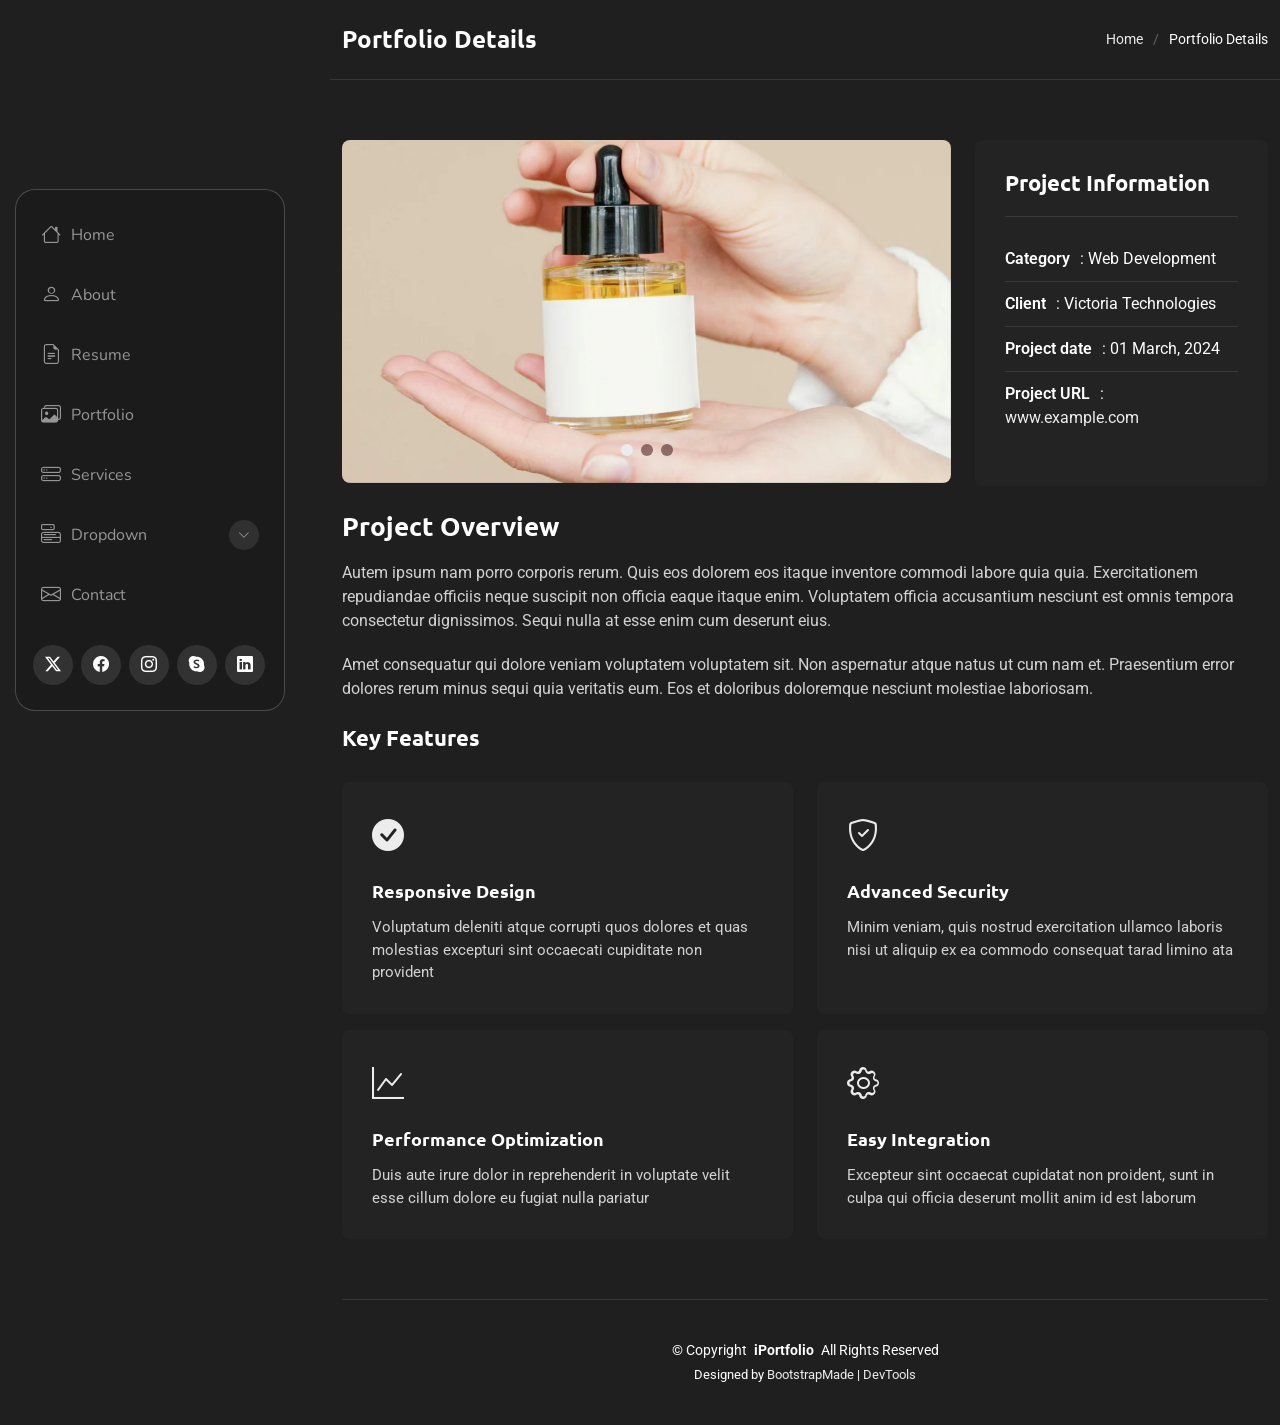
==== portfolio-details.html @ 8d5c427a "initial commit" ====
<!DOCTYPE html>
<html lang="en">

<head>
  <meta charset="utf-8">
  <meta content="width=device-width, initial-scale=1.0" name="viewport">
  <title>Portfolio Details - SnapFolio Bootstrap Template</title>
  <meta name="description" content="">
  <meta name="keywords" content="">

  <!-- Favicons -->
  <link href="assets/img/favicon.png" rel="icon">
  <link href="assets/img/apple-touch-icon.png" rel="apple-touch-icon">

  <!-- Fonts -->
  <link href="https://fonts.googleapis.com" rel="preconnect">
  <link href="https://fonts.gstatic.com" rel="preconnect" crossorigin>
  <link href="https://fonts.googleapis.com/css2?family=Roboto:ital,wght@0,100;0,300;0,400;0,500;0,700;0,900;1,100;1,300;1,400;1,500;1,700;1,900&family=Ubuntu:ital,wght@0,300;0,400;0,500;0,700;1,300;1,400;1,500;1,700&family=Nunito:ital,wght@0,200;0,300;0,400;0,500;0,600;0,700;0,800;0,900;1,200;1,300;1,400;1,500;1,600;1,700;1,800;1,900&display=swap" rel="stylesheet">

  <!-- Vendor CSS Files -->
  <link href="assets/vendor/bootstrap/css/bootstrap.min.css" rel="stylesheet">
  <link href="assets/vendor/bootstrap-icons/bootstrap-icons.css" rel="stylesheet">
  <link href="assets/vendor/aos/aos.css" rel="stylesheet">
  <link href="assets/vendor/glightbox/css/glightbox.min.css" rel="stylesheet">
  <link href="assets/vendor/swiper/swiper-bundle.min.css" rel="stylesheet">

  <!-- Main CSS File -->
  <link href="assets/css/main.css" rel="stylesheet">

  <!-- =======================================================
  * Template Name: SnapFolio
  * Template URL: https://bootstrapmade.com/snapfolio-bootstrap-portfolio-template/
  * Updated: Jul 21 2025 with Bootstrap v5.3.7
  * Author: BootstrapMade.com
  * License: https://bootstrapmade.com/license/
  ======================================================== -->
</head>

<body class="portfolio-details-page">

  <header id="header" class="header dark-background d-flex flex-column justify-content-center">
    <i class="header-toggle d-xl-none bi bi-list"></i>

    <div class="header-container d-flex flex-column align-items-start">
      <nav id="navmenu" class="navmenu">
        <ul>
          <li><a href="#hero"><i class="bi bi-house navicon"></i>Home</a></li>
          <li><a href="#about"><i class="bi bi-person navicon"></i> About</a></li>
          <li><a href="#resume"><i class="bi bi-file-earmark-text navicon"></i> Resume</a></li>
          <li><a href="#portfolio"><i class="bi bi-images navicon"></i> Portfolio</a></li>
          <li><a href="#services"><i class="bi bi-hdd-stack navicon"></i> Services</a></li>
          <li class="dropdown"><a href="#"><i class="bi bi-menu-button navicon"></i> <span>Dropdown</span> <i class="bi bi-chevron-down toggle-dropdown"></i></a>
            <ul>
              <li><a href="#">Dropdown 1</a></li>
              <li class="dropdown"><a href="#"><span>Deep Dropdown</span> <i class="bi bi-chevron-down toggle-dropdown"></i></a>
                <ul>
                  <li><a href="#">Deep Dropdown 1</a></li>
                  <li><a href="#">Deep Dropdown 2</a></li>
                  <li><a href="#">Deep Dropdown 3</a></li>
                  <li><a href="#">Deep Dropdown 4</a></li>
                  <li><a href="#">Deep Dropdown 5</a></li>
                </ul>
              </li>
              <li><a href="#">Dropdown 2</a></li>
              <li><a href="#">Dropdown 3</a></li>
              <li><a href="#">Dropdown 4</a></li>
            </ul>
          </li>
          <li><a href="#contact"><i class="bi bi-envelope navicon"></i> Contact</a></li>
        </ul>
      </nav>

      <div class="social-links text-center">
        <a href="#" class="twitter"><i class="bi bi-twitter-x"></i></a>
        <a href="#" class="facebook"><i class="bi bi-facebook"></i></a>
        <a href="#" class="instagram"><i class="bi bi-instagram"></i></a>
        <a href="#" class="google-plus"><i class="bi bi-skype"></i></a>
        <a href="#" class="linkedin"><i class="bi bi-linkedin"></i></a>
      </div>

    </div>

  </header>

  <main class="main">

    <!-- Page Title -->
    <div class="page-title dark-background">
      <div class="container d-lg-flex justify-content-between align-items-center">
        <h1 class="mb-2 mb-lg-0">Portfolio Details</h1>
        <nav class="breadcrumbs">
          <ol>
            <li><a href="index.html">Home</a></li>
            <li class="current">Portfolio Details</li>
          </ol>
        </nav>
      </div>
    </div><!-- End Page Title -->

    <!-- Portfolio Details Section -->
    <section id="portfolio-details" class="portfolio-details section">

      <div class="container" data-aos="fade-up" data-aos-delay="100">

        <div class="row gy-4">

          <div class="col-lg-8">
            <div class="portfolio-details-slider swiper init-swiper">

              <script type="application/json" class="swiper-config">
                {
                  "loop": true,
                  "speed": 600,
                  "autoplay": {
                    "delay": 5000
                  },
                  "slidesPerView": "auto",
                  "pagination": {
                    "el": ".swiper-pagination",
                    "type": "bullets",
                    "clickable": true
                  }
                }
              </script>

              <div class="swiper-wrapper align-items-center">

                <div class="swiper-slide">
                  <img src="assets/img/portfolio/portfolio-1.webp" alt="Portfolio Image" class="img-fluid" loading="lazy">
                </div>

                <div class="swiper-slide">
                  <img src="assets/img/portfolio/portfolio-10.webp" alt="Portfolio Image" class="img-fluid" loading="lazy">
                </div>

                <div class="swiper-slide">
                  <img src="assets/img/portfolio/portfolio-7.webp" alt="Portfolio Image" class="img-fluid" loading="lazy">
                </div>

              </div>
              <div class="swiper-pagination"></div>
            </div>
          </div>

          <div class="col-lg-4">
            <div class="portfolio-info" data-aos="fade-left" data-aos-delay="200">
              <h3>Project Information</h3>
              <ul>
                <li><strong>Category</strong>: Web Development</li>
                <li><strong>Client</strong>: Victoria Technologies</li>
                <li><strong>Project date</strong>: 01 March, 2024</li>
                <li><strong>Project URL</strong>: <a href="#" target="_blank">www.example.com</a></li>
              </ul>
            </div>
          </div>

          <div class="col-lg-12">
            <div class="portfolio-description" data-aos="fade-up" data-aos-delay="300">
              <h2>Project Overview</h2>
              <p>
                Autem ipsum nam porro corporis rerum. Quis eos dolorem eos itaque inventore commodi labore quia quia. Exercitationem repudiandae officiis neque suscipit non officia eaque itaque enim. Voluptatem officia accusantium nesciunt est omnis tempora consectetur dignissimos. Sequi nulla at esse enim cum deserunt eius.
              </p>
              <p>
                Amet consequatur qui dolore veniam voluptatem voluptatem sit. Non aspernatur atque natus ut cum nam et. Praesentium error dolores rerum minus sequi quia veritatis eum. Eos et doloribus doloremque nesciunt molestiae laboriosam.
              </p>

              <div class="features mt-4">
                <h3>Key Features</h3>
                <div class="row gy-3">
                  <div class="col-md-6">
                    <div class="feature-item" data-aos="fade-up" data-aos-delay="400">
                      <i class="bi bi-check-circle-fill"></i>
                      <h4>Responsive Design</h4>
                      <p>Voluptatum deleniti atque corrupti quos dolores et quas molestias excepturi sint occaecati cupiditate non provident</p>
                    </div>
                  </div>

                  <div class="col-md-6">
                    <div class="feature-item" data-aos="fade-up" data-aos-delay="500">
                      <i class="bi bi-shield-check"></i>
                      <h4>Advanced Security</h4>
                      <p>Minim veniam, quis nostrud exercitation ullamco laboris nisi ut aliquip ex ea commodo consequat tarad limino ata</p>
                    </div>
                  </div>

                  <div class="col-md-6">
                    <div class="feature-item" data-aos="fade-up" data-aos-delay="600">
                      <i class="bi bi-graph-up"></i>
                      <h4>Performance Optimization</h4>
                      <p>Duis aute irure dolor in reprehenderit in voluptate velit esse cillum dolore eu fugiat nulla pariatur</p>
                    </div>
                  </div>

                  <div class="col-md-6">
                    <div class="feature-item" data-aos="fade-up" data-aos-delay="700">
                      <i class="bi bi-gear"></i>
                      <h4>Easy Integration</h4>
                      <p>Excepteur sint occaecat cupidatat non proident, sunt in culpa qui officia deserunt mollit anim id est laborum</p>
                    </div>
                  </div>
                </div>
              </div>
            </div>
          </div>

        </div>

      </div>

    </section><!-- /Portfolio Details Section -->

  </main>

  <footer id="footer" class="footer position-relative">

    <div class="container">
      <div class="copyright text-center ">
        <p>© <span>Copyright</span> <strong class="px-1 sitename">iPortfolio</strong> <span>All Rights Reserved</span></p>
      </div>
      <div class="credits">
        <!-- All the links in the footer should remain intact. -->
        <!-- You can delete the links only if you've purchased the pro version. -->
        <!-- Licensing information: https://bootstrapmade.com/license/ -->
        <!-- Purchase the pro version with working PHP/AJAX contact form: [buy-url] -->
        Designed by <a href="https://bootstrapmade.com/">BootstrapMade</a> | <a href="https://bootstrapmade.com/tools/">DevTools</a>
      </div>
    </div>

  </footer>

  <!-- Scroll Top -->
  <a href="#" id="scroll-top" class="scroll-top d-flex align-items-center justify-content-center"><i class="bi bi-arrow-up-short"></i></a>

  <!-- Preloader -->
  <div id="preloader"></div>

  <!-- Vendor JS Files -->
  <script src="assets/vendor/bootstrap/js/bootstrap.bundle.min.js"></script>
  <script src="assets/vendor/php-email-form/validate.js"></script>
  <script src="assets/vendor/aos/aos.js"></script>
  <script src="assets/vendor/typed.js/typed.umd.js"></script>
  <script src="assets/vendor/purecounter/purecounter_vanilla.js"></script>
  <script src="assets/vendor/waypoints/noframework.waypoints.js"></script>
  <script src="assets/vendor/isotope-layout/isotope.pkgd.min.js"></script>
  <script src="assets/vendor/imagesloaded/imagesloaded.pkgd.min.js"></script>
  <script src="assets/vendor/glightbox/js/glightbox.min.js"></script>
  <script src="assets/vendor/swiper/swiper-bundle.min.js"></script>

  <!-- Main JS File -->
  <script src="assets/js/main.js"></script>

</body>

</html>
---- assets/css/main.css ----
/**
* Template Name: SnapFolio
* Template URL: https://bootstrapmade.com/snapfolio-bootstrap-portfolio-template/
* Updated: Jul 21 2025 with Bootstrap v5.3.7
* Author: BootstrapMade.com
* License: https://bootstrapmade.com/license/
*/

/*--------------------------------------------------------------
# Font & Color Variables
# Help: https://bootstrapmade.com/color-system/
--------------------------------------------------------------*/
/* Fonts */
:root {
  --default-font: "Roboto",  system-ui, -apple-system, "Segoe UI", Roboto, "Helvetica Neue", Arial, "Noto Sans", "Liberation Sans", sans-serif, "Apple Color Emoji", "Segoe UI Emoji", "Segoe UI Symbol", "Noto Color Emoji";
  --heading-font: "Ubuntu",  sans-serif;
  --nav-font: "Nunito",  sans-serif;
}

/* Global Colors - The following color variables are used throughout the website. Updating them here will change the color scheme of the entire website */
:root { 
  --background-color: #1f1f1f; /* Background color for the entire website, including individual sections */
  --default-color: #ffffff; /* Default color used for the majority of the text content across the entire website */
  --heading-color: #ffffff; /* Color for headings, subheadings and title throughout the website */
  --accent-color: #ececec; /* Accent color that represents your brand on the website. It's used for buttons, links, and other elements that need to stand out */
  --surface-color: #232323; /* The surface color is used as a background of boxed elements within sections, such as cards, icon boxes, or other elements that require a visual separation from the global background. */
  --contrast-color: #310606; /* Contrast color for text, ensuring readability against backgrounds of accent, heading, or default colors. */
}

/* Nav Menu Colors - The following color variables are used specifically for the navigation menu. They are separate from the global colors to allow for more customization options */
:root {
  --nav-color: rgba(236, 236, 236, 0.59);  /* The default color of the main navmenu links */
  --nav-hover-color: #ffffff; /* Applied to main navmenu links when they are hovered over or active */
  --nav-mobile-background-color: #393939; /* Used as the background color for mobile navigation menu */
  --nav-dropdown-background-color: #393939; /* Used as the background color for dropdown items that appear when hovering over primary navigation items */
  --nav-dropdown-color: #ffffff; /* Used for navigation links of the dropdown items in the navigation menu. */
  --nav-dropdown-hover-color: #ececec; /* Similar to --nav-hover-color, this color is applied to dropdown navigation links when they are hovered over. */
}

/* Color Presets - These classes override global colors when applied to any section or element, providing reuse of the sam color scheme. */

.light-background {
  --background-color: #2c2c2c;
  --surface-color: #323232;
}

.dark-background {
  --background-color: #040b14;
  --default-color: #ffffff;
  --heading-color: #ffffff;
  --surface-color: #151f2b;
  --contrast-color: #ffffff;
}

/* Smooth scroll */
:root {
  scroll-behavior: smooth;
}

/*--------------------------------------------------------------
# General Styling & Shared Classes
--------------------------------------------------------------*/
body {
  color: var(--default-color);
  background-color: var(--background-color);
  font-family: var(--default-font);
}

a {
  color: var(--accent-color);
  text-decoration: none;
  transition: 0.3s;
}

a:hover {
  color: color-mix(in srgb, var(--accent-color), transparent 25%);
  text-decoration: none;
}

h1,
h2,
h3,
h4,
h5,
h6 {
  color: var(--heading-color);
  font-family: var(--heading-font);
}

/* PHP Email Form Messages
------------------------------*/
.php-email-form .error-message {
  display: none;
  background: #df1529;
  color: #ffffff;
  text-align: left;
  padding: 15px;
  margin-bottom: 24px;
  font-weight: 600;
}

.php-email-form .sent-message {
  display: none;
  color: #ffffff;
  background: #059652;
  text-align: center;
  padding: 15px;
  margin-bottom: 24px;
  font-weight: 600;
}

.php-email-form .loading {
  display: none;
  background: var(--surface-color);
  text-align: center;
  padding: 15px;
  margin-bottom: 24px;
}

.php-email-form .loading:before {
  content: "";
  display: inline-block;
  border-radius: 50%;
  width: 24px;
  height: 24px;
  margin: 0 10px -6px 0;
  border: 3px solid var(--accent-color);
  border-top-color: var(--surface-color);
  animation: php-email-form-loading 1s linear infinite;
}

@keyframes php-email-form-loading {
  0% {
    transform: rotate(0deg);
  }

  100% {
    transform: rotate(360deg);
  }
}

/*--------------------------------------------------------------
# Global Header
--------------------------------------------------------------*/
.header {
  --background-color: #1b1b1b;
  --contrast-color: #444444;
  color: var(--default-color);
  position: fixed;
  top: 0;
  left: 0;
  bottom: 0;
  padding: 0 15px;
  width: 300px;
  transition: all ease-in-out 0.3s;
  overflow-y: auto;
  z-index: 997;
}

.header .header-container {
  border-radius: 20px;
  padding: 15px;
  background-color: var(--background-color);
  border: 1px solid color-mix(in srgb, var(--default-color), transparent 80%);
}

.header .social-links {
  margin: 0 0 10px 0;
}

.header .social-links a {
  font-size: 16px;
  display: inline-flex;
  align-items: center;
  justify-content: center;
  background: color-mix(in srgb, var(--default-color), transparent 90%);
  color: var(--default-color);
  margin: 0 2px;
  border-radius: 50%;
  text-align: center;
  width: 40px;
  height: 40px;
  transition: 0.3s;
}

.header .social-links a:hover {
  color: var(--contrast-color);
  background: var(--accent-color);
}

@media (min-width: 1200px) {

  .header~main,
  .header~#footer {
    margin-left: 330px;
  }
}

@media (max-width: 1199px) {
  .header {
    left: -100%;
  }
}

.header.header-show {
  left: 0;
}

.header .header-toggle {
  color: var(--contrast-color);
  background-color: var(--accent-color);
  font-size: 22px;
  display: flex;
  align-items: center;
  justify-content: center;
  width: 40px;
  height: 40px;
  border-radius: 50%;
  cursor: pointer;
  position: fixed;
  top: 15px;
  right: 15px;
  z-index: 9999;
  transition: background-color 0.3s;
}

.header .header-toggle:hover {
  color: var(--contrast-color);
  background-color: color-mix(in srgb, var(--accent-color) 90%, white 15%);
}

/*--------------------------------------------------------------
# Navigation Menu
--------------------------------------------------------------*/
.mobile-nav-toggle {
  display: none;
}

.navmenu {
  padding: 0;
  z-index: 9997;
  width: 100%;
}

.navmenu ul {
  list-style: none;
  padding: 0 0 20px 0;
  margin: 0;
}

.navmenu a,
.navmenu a:focus {
  color: var(--nav-color);
  padding: 15px 10px;
  font-family: var(--nav-font);
  font-size: 16px;
  font-weight: 400;
  display: flex;
  align-items: center;
  white-space: nowrap;
  transition: 0.3s;
  width: 100%;
}

.navmenu a .navicon,
.navmenu a:focus .navicon {
  font-size: 20px;
  margin-right: 10px;
}

.navmenu a .toggle-dropdown,
.navmenu a:focus .toggle-dropdown {
  font-size: 12px;
  line-height: 0;
  margin-left: auto;
  width: 30px;
  height: 30px;
  display: flex;
  align-items: center;
  justify-content: center;
  border-radius: 50%;
  transition: 0.3s;
  flex-shrink: 0;
  background-color: color-mix(in srgb, var(--accent-color), transparent 90%);
}

.navmenu a .toggle-dropdown:hover,
.navmenu a:focus .toggle-dropdown:hover {
  background-color: var(--accent-color);
  color: var(--contrast-color);
}

.navmenu a:hover,
.navmenu .active,
.navmenu .active:focus {
  color: var(--nav-hover-color);
}

.navmenu a:hover .navicon,
.navmenu .active .navicon,
.navmenu .active:focus .navicon {
  color: var(--accent-color);
}

.navmenu .active .toggle-dropdown,
.navmenu .active:focus .toggle-dropdown {
  background-color: var(--accent-color);
  color: var(--contrast-color);
  transform: rotate(180deg);
}

.navmenu .dropdown {
  display: block;
}

.navmenu .dropdown a,
.navmenu .dropdown a:focus {
  color: --nav-dropdown-color;
}

.navmenu .dropdown a:hover,
.navmenu .dropdown .active,
.navmenu .dropdown .active:focus {
  color: var(--nav-dropdown-hover-color);
}

.navmenu .dropdown ul {
  position: static;
  display: none;
  z-index: 99;
  padding: 5px 10px;
  margin: 5px 10px;
  background-color: var(--nav-dropdown-background-color);
  border: 1px solid color-mix(in srgb, var(--default-color), transparent 90%);
  box-shadow: none;
  transition: all 0.5s ease-in-out;
}

.navmenu .dropdown ul ul {
  background-color: rgba(33, 37, 41, 0.1);
}

.navmenu .dropdown>.dropdown-active {
  display: block;
  background-color: rgba(33, 37, 41, 0.03);
}

/*--------------------------------------------------------------
# Global Footer
--------------------------------------------------------------*/
.footer {
  color: var(--default-color);
  background-color: var(--background-color);
  font-size: 14px;
  padding: 0 0 40px 0;
  position: relative;
}

.footer .copyright {
  padding-top: 40px;
  border-top: 1px solid color-mix(in srgb, var(--default-color), transparent 90%);
}

.footer .copyright p {
  margin-bottom: 0;
}

.footer .credits {
  margin-top: 4px;
  font-size: 13px;
  text-align: center;
}

/*--------------------------------------------------------------
# Preloader
--------------------------------------------------------------*/
#preloader {
  position: fixed;
  inset: 0;
  z-index: 999999;
  overflow: hidden;
  background: var(--background-color);
  transition: all 0.6s ease-out;
}

#preloader:before {
  content: "";
  position: fixed;
  top: calc(50% - 30px);
  left: calc(50% - 30px);
  border: 6px solid #ffffff;
  border-color: var(--accent-color) transparent var(--accent-color) transparent;
  border-radius: 50%;
  width: 60px;
  height: 60px;
  animation: animate-preloader 1.5s linear infinite;
}

@keyframes animate-preloader {
  0% {
    transform: rotate(0deg);
  }

  100% {
    transform: rotate(360deg);
  }
}

/*--------------------------------------------------------------
# Scroll Top Button
--------------------------------------------------------------*/
.scroll-top {
  position: fixed;
  visibility: hidden;
  opacity: 0;
  right: 15px;
  bottom: -15px;
  z-index: 99999;
  background-color: var(--accent-color);
  width: 44px;
  height: 44px;
  border-radius: 50px;
  transition: all 0.4s;
}

.scroll-top i {
  font-size: 24px;
  color: var(--contrast-color);
  line-height: 0;
}

.scroll-top:hover {
  background-color: color-mix(in srgb, var(--accent-color), transparent 20%);
  color: var(--contrast-color);
}

.scroll-top.active {
  visibility: visible;
  opacity: 1;
  bottom: 15px;
}

/*--------------------------------------------------------------
# Disable aos animation delay on mobile devices
--------------------------------------------------------------*/
@media screen and (max-width: 768px) {
  [data-aos-delay] {
    transition-delay: 0 !important;
  }
}

/*--------------------------------------------------------------
# Global Page Titles & Breadcrumbs
--------------------------------------------------------------*/
.page-title {
  color: var(--default-color);
  padding: 25px 0 0 0;
  position: relative;
}

.page-title .container {
  border-bottom: 1px solid color-mix(in srgb, var(--default-color), transparent 90%);
  padding-bottom: 25px;
}

.page-title h1 {
  font-size: 24px;
  font-weight: 700;
}

.page-title .breadcrumbs ol {
  display: flex;
  flex-wrap: wrap;
  list-style: none;
  padding: 0;
  margin: 0;
  font-size: 14px;
  font-weight: 400;
}

.page-title .breadcrumbs ol li+li {
  padding-left: 10px;
}

.page-title .breadcrumbs ol li+li::before {
  content: "/";
  display: inline-block;
  padding-right: 10px;
  color: color-mix(in srgb, var(--default-color), transparent 70%);
}

/*--------------------------------------------------------------
# Global Sections
--------------------------------------------------------------*/
section,
.section {
  color: var(--default-color);
  background-color: var(--background-color);
  padding: 60px 0;
  overflow: clip;
}

/*--------------------------------------------------------------
# Global Section Titles
--------------------------------------------------------------*/
.section-title {
  text-align: center;
  padding-bottom: 60px;
  position: relative;
}

.section-title h2 {
  font-size: 32px;
  font-weight: 700;
  position: relative;
}

.section-title h2:before,
.section-title h2:after {
  content: "";
  width: 50px;
  height: 2px;
  background: var(--accent-color);
  display: inline-block;
}

.section-title h2:before {
  margin: 0 15px 10px 0;
}

.section-title h2:after {
  margin: 0 0 10px 15px;
}

.section-title p {
  margin-bottom: 0;
}

/*--------------------------------------------------------------
# Hero Section
--------------------------------------------------------------*/
.hero {
  min-height: 100vh;
  position: relative;
  overflow: hidden;
  display: flex;
  align-items: center;
}

.hero .background-elements {
  position: absolute;
  top: 0;
  left: 0;
  width: 100%;
  height: 100%;
  z-index: 1;
  overflow: hidden;
}

.hero .background-elements .bg-circle {
  position: absolute;
  border-radius: 50%;
  background: linear-gradient(45deg, color-mix(in srgb, var(--accent-color), transparent 90%), color-mix(in srgb, var(--accent-color), transparent 95%));
  animation: float 6s ease-in-out infinite;
}

.hero .background-elements .bg-circle.circle-1 {
  width: 300px;
  height: 300px;
  top: 10%;
  right: 10%;
  animation-delay: 0s;
}

.hero .background-elements .bg-circle.circle-2 {
  width: 200px;
  height: 200px;
  bottom: 20%;
  left: 5%;
  animation-delay: 2s;
}

.hero .hero-content {
  position: relative;
  width: 100%;
  z-index: 2;
}

.hero .container {
  position: relative;
  z-index: 3;
}

.hero .hero-text h1 {
  font-size: 72px;
  font-weight: 800;
  line-height: 1.1;
  margin-bottom: 15px;
  color: var(--heading-color);
}

.hero .hero-text h1 .accent-text {
  color: var(--accent-color);
  position: relative;
}

.hero .hero-text h1 .accent-text::after {
  content: "";
  position: absolute;
  bottom: -5px;
  left: 0;
  width: 100%;
  height: 3px;
  background: linear-gradient(90deg, var(--accent-color), color-mix(in srgb, var(--accent-color), transparent 50%));
}

.hero .hero-text h2 {
  font-size: 32px;
  font-weight: 600;
  color: var(--heading-color);
  margin-bottom: 10px;
}

.hero .hero-text .lead {
  font-size: 24px;
  margin-bottom: 20px;
  color: var(--default-color);
}

.hero .hero-text .lead span {
  color: var(--accent-color);
  font-weight: 600;
  border-bottom: 2px solid var(--accent-color);
  padding-bottom: 2px;
}

.hero .hero-text .description {
  font-size: 18px;
  line-height: 1.6;
  color: color-mix(in srgb, var(--default-color), transparent 20%);
  margin-bottom: 40px;
  max-width: 500px;
}

.hero .hero-actions {
  display: flex;
  gap: 20px;
  margin-bottom: 40px;
  flex-wrap: wrap;
}

.hero .hero-actions .btn {
  padding: 14px 30px;
  font-size: 16px;
  font-weight: 600;
  border-radius: 50px;
  text-decoration: none;
  transition: all 0.3s ease;
  border: 2px solid;
}

.hero .hero-actions .btn.btn-primary {
  background-color: var(--accent-color);
  color: var(--contrast-color);
  border-color: var(--accent-color);
}

.hero .hero-actions .btn.btn-primary:hover {
  background-color: color-mix(in srgb, var(--accent-color), black 10%);
  transform: translateY(-2px);
  box-shadow: 0 8px 25px color-mix(in srgb, var(--accent-color), transparent 70%);
}

.hero .hero-actions .btn.btn-outline {
  background-color: transparent;
  color: var(--accent-color);
  border-color: var(--accent-color);
}

.hero .hero-actions .btn.btn-outline:hover {
  background-color: var(--accent-color);
  color: var(--contrast-color);
  transform: translateY(-2px);
}

.hero .social-links {
  display: flex;
  gap: 20px;
}

.hero .social-links a {
  width: 50px;
  height: 50px;
  display: flex;
  align-items: center;
  justify-content: center;
  background-color: var(--surface-color);
  color: color-mix(in srgb, var(--default-color), transparent 40%);
  border-radius: 50%;
  font-size: 20px;
  transition: all 0.3s ease;
}

.hero .social-links a:hover {
  color: var(--contrast-color);
  background-color: var(--accent-color);
  transform: translateY(-3px);
  box-shadow: 0 8px 25px color-mix(in srgb, var(--accent-color), transparent 70%);
}

.hero .hero-visual {
  display: flex;
  justify-content: center;
  align-items: center;
  height: 100%;
}

.hero .hero-visual .profile-container {
  position: relative;
  width: 400px;
  height: 400px;
}

.hero .hero-visual .profile-container .profile-background {
  position: absolute;
  top: 15px;
  left: 15px;
  width: 100%;
  height: 100%;
  background: color-mix(in srgb, var(--accent-color), transparent 90%);
  border-radius: 30px;
  z-index: 1;
}

.hero .hero-visual .profile-container .profile-image {
  position: relative;
  width: 100%;
  height: 100%;
  object-fit: cover;
  border-radius: 30px;
  z-index: 2;
}

@keyframes float {

  0%,
  100% {
    transform: translateY(0px);
  }

  50% {
    transform: translateY(-20px);
  }
}

@keyframes floatIcon {

  0%,
  100% {
    transform: translateY(0px) rotate(0deg);
  }

  50% {
    transform: translateY(-10px) rotate(5deg);
  }
}

@media (max-width: 992px) {
  .hero .hero-text {
    text-align: center;
    margin-bottom: 50px;
  }

  .hero .hero-text h1 {
    font-size: 56px;
  }

  .hero .hero-text h2 {
    font-size: 28px;
  }

  .hero .hero-text .lead {
    font-size: 20px;
  }

  .hero .hero-visual .profile-container {
    width: 350px;
    height: 350px;
  }
}

@media (max-width: 768px) {
  .hero .hero-text h1 {
    font-size: 42px;
  }

  .hero .hero-text h2 {
    font-size: 24px;
  }

  .hero .hero-text .lead {
    font-size: 18px;
  }

  .hero .hero-text .description {
    font-size: 16px;
  }

  .hero .hero-actions {
    justify-content: center;
  }

  .hero .hero-actions .btn {
    padding: 12px 25px;
    font-size: 14px;
  }

  .hero .hero-visual .profile-container {
    width: 300px;
    height: 300px;
  }

  .hero .background-elements .bg-circle.circle-1 {
    width: 200px;
    height: 200px;
  }

  .hero .background-elements .bg-circle.circle-2 {
    width: 150px;
    height: 150px;
  }

  .hero .background-elements .bg-circle.circle-3 {
    width: 100px;
    height: 100px;
  }
}

/*--------------------------------------------------------------
# About Section
--------------------------------------------------------------*/
.about .profile-card {
  background: linear-gradient(135deg, var(--surface-color) 0%, color-mix(in srgb, var(--surface-color), var(--accent-color) 5%) 100%);
  border-radius: 2rem;
  padding: 2.5rem;
  text-align: center;
  box-shadow: 0 20px 40px rgba(0, 0, 0, 0.08);
  border: 1px solid color-mix(in srgb, var(--accent-color), transparent 90%);
  position: relative;
  overflow: hidden;
}

.about .profile-card::before {
  content: "";
  position: absolute;
  top: 0;
  left: 0;
  right: 0;
  height: 4px;
  background: linear-gradient(90deg, var(--accent-color), color-mix(in srgb, var(--accent-color), var(--heading-color) 30%));
}

@media (max-width: 991px) {
  .about .profile-card {
    margin-bottom: 3rem;
  }
}

.about .profile-header {
  position: relative;
  margin-bottom: 2rem;
}

.about .profile-header .profile-image {
  width: 160px;
  height: 160px;
  margin: 0 auto 1.5rem;
  border-radius: 50%;
  overflow: hidden;
  border: 4px solid var(--accent-color);
  box-shadow: 0 10px 30px rgba(0, 0, 0, 0.15);
}

.about .profile-header .profile-image img {
  width: 100%;
  height: 100%;
  object-fit: cover;
}

.about .profile-header .profile-badge {
  position: absolute;
  bottom: 20px;
  right: calc(50% - 65px);
  width: 32px;
  height: 32px;
  background-color: var(--accent-color);
  border-radius: 50%;
  display: flex;
  align-items: center;
  justify-content: center;
  border: 3px solid var(--surface-color);
}

.about .profile-header .profile-badge i {
  color: var(--contrast-color);
  font-size: 14px;
}

.about .profile-content h3 {
  font-size: 1.5rem;
  font-weight: 700;
  margin-bottom: 0.5rem;
  color: var(--heading-color);
}

.about .profile-content .profession {
  color: var(--accent-color);
  font-weight: 500;
  margin-bottom: 2rem;
}

.about .contact-links {
  display: flex;
  flex-direction: column;
  gap: 1rem;
}

.about .contact-links .contact-item {
  display: flex;
  align-items: center;
  gap: 0.75rem;
  padding: 0.75rem 1rem;
  background-color: color-mix(in srgb, var(--surface-color), var(--background-color) 50%);
  border-radius: 0.75rem;
  text-decoration: none;
  color: var(--default-color);
  transition: all 0.3s;
  border: 1px solid color-mix(in srgb, var(--default-color), transparent 90%);
}

.about .contact-links .contact-item:hover {
  background-color: var(--accent-color);
  color: var(--contrast-color);
  transform: translateY(-2px);
  box-shadow: 0 5px 20px color-mix(in srgb, var(--accent-color), transparent 70%);
}

.about .contact-links .contact-item i {
  font-size: 1rem;
  width: 18px;
}

.about .about-content {
  padding-left: 3rem;
}

@media (max-width: 991px) {
  .about .about-content {
    padding-left: 0;
  }
}

.about .about-content .section-header {
  margin-bottom: 2rem;
}

.about .about-content .section-header .badge-text {
  display: inline-block;
  background: linear-gradient(135deg, var(--accent-color), color-mix(in srgb, var(--accent-color), var(--heading-color) 20%));
  color: var(--contrast-color);
  padding: 0.5rem 1.5rem;
  border-radius: 2rem;
  font-size: 0.875rem;
  font-weight: 600;
  letter-spacing: 0.5px;
  margin-bottom: 1.5rem;
}

.about .about-content .section-header h2 {
  font-size: 2.25rem;
  font-weight: 700;
  line-height: 1.3;
  margin: 0;
}

@media (max-width: 768px) {
  .about .about-content .section-header h2 {
    font-size: 1.875rem;
  }
}

.about .about-content .description {
  margin-bottom: 2.5rem;
}

.about .about-content .description p {
  font-size: 1.1rem;
  line-height: 1.7;
  color: color-mix(in srgb, var(--default-color), transparent 20%);
  margin-bottom: 1.5rem;
}

.about .about-content .description p:last-child {
  margin-bottom: 0;
}

.about .stats-grid {
  display: grid;
  grid-template-columns: repeat(3, 1fr);
  gap: 2rem;
  margin-bottom: 2.5rem;
  padding: 2rem;
  background-color: var(--surface-color);
  border-radius: 1.5rem;
  box-shadow: 0 10px 30px rgba(0, 0, 0, 0.05);
}

@media (max-width: 768px) {
  .about .stats-grid {
    grid-template-columns: 1fr;
    gap: 1.5rem;
    text-align: center;
  }
}

.about .stats-grid .stat-item {
  text-align: center;
}

.about .stats-grid .stat-item .stat-number {
  font-size: 2rem;
  font-weight: 700;
  color: var(--accent-color);
  display: block;
  margin-bottom: 0.5rem;
}

.about .stats-grid .stat-item .stat-label {
  font-size: 0.875rem;
  color: color-mix(in srgb, var(--default-color), transparent 40%);
  font-weight: 500;
}

.about .details-grid {
  margin-bottom: 2.5rem;
}

.about .details-grid .detail-row {
  display: grid;
  grid-template-columns: 1fr 1fr;
  gap: 2rem;
  margin-bottom: 1.5rem;
}

@media (max-width: 768px) {
  .about .details-grid .detail-row {
    grid-template-columns: 1fr;
    gap: 1rem;
  }
}

.about .details-grid .detail-row:last-child {
  margin-bottom: 0;
}

.about .details-grid .detail-item .detail-label {
  display: block;
  font-size: 0.875rem;
  color: color-mix(in srgb, var(--default-color), transparent 50%);
  margin-bottom: 0.5rem;
  font-weight: 500;
}

.about .details-grid .detail-item .detail-value {
  display: block;
  font-weight: 600;
  color: var(--heading-color);
  font-size: 1rem;
}

.about .cta-section {
  display: flex;
  gap: 1rem;
  flex-wrap: wrap;
}

.about .cta-section .btn {
  padding: 0.875rem 2rem;
  border-radius: 0.75rem;
  font-weight: 600;
  text-decoration: none;
  transition: all 0.3s;
  display: inline-flex;
  align-items: center;
  gap: 0.5rem;
  border: 2px solid transparent;
}

.about .cta-section .btn.btn-primary {
  background-color: var(--accent-color);
  color: var(--contrast-color);
}

.about .cta-section .btn.btn-primary:hover {
  background-color: color-mix(in srgb, var(--accent-color), black 15%);
  transform: translateY(-2px);
  box-shadow: 0 10px 30px color-mix(in srgb, var(--accent-color), transparent 60%);
}

.about .cta-section .btn.btn-outline {
  background-color: transparent;
  color: var(--default-color);
  border-color: color-mix(in srgb, var(--default-color), transparent 70%);
}

.about .cta-section .btn.btn-outline:hover {
  border-color: var(--accent-color);
  transform: translateY(-2px);
}

/*--------------------------------------------------------------
# Stats Section
--------------------------------------------------------------*/
.stats .stats-wrapper {
  display: grid;
  grid-template-columns: repeat(4, 1fr);
  gap: 20px;
}

@media (max-width: 992px) {
  .stats .stats-wrapper {
    grid-template-columns: repeat(2, 1fr);
  }
}

@media (max-width: 576px) {
  .stats .stats-wrapper {
    grid-template-columns: 1fr;
  }
}

.stats .stats-item {
  background: linear-gradient(135deg, color-mix(in srgb, var(--surface-color), transparent 5%), var(--surface-color));
  border-radius: 15px;
  padding: 40px 20px;
  text-align: center;
  position: relative;
  transition: transform 0.3s ease, box-shadow 0.3s ease;
  box-shadow: 0 10px 30px rgba(0, 0, 0, 0.05);
  overflow: hidden;
}

.stats .stats-item:hover {
  transform: translateY(-10px);
  box-shadow: 0 15px 35px rgba(0, 0, 0, 0.1);
}

.stats .stats-item:hover .icon-wrapper {
  transform: scale(1.1);
}

.stats .stats-item:nth-child(1) .icon-wrapper {
  background-color: color-mix(in srgb, var(--accent-color), transparent 85%);
}

.stats .stats-item:nth-child(1) .icon-wrapper i {
  color: color-mix(in srgb, var(--accent-color), transparent 10%);
}

.stats .stats-item:nth-child(2) .icon-wrapper {
  background-color: color-mix(in srgb, #ff7e00, transparent 85%);
}

.stats .stats-item:nth-child(2) .icon-wrapper i {
  color: color-mix(in srgb, #ff7e00, transparent 10%);
}

.stats .stats-item:nth-child(3) .icon-wrapper {
  background-color: color-mix(in srgb, #00c875, transparent 85%);
}

.stats .stats-item:nth-child(3) .icon-wrapper i {
  color: color-mix(in srgb, #00c875, transparent 10%);
}

.stats .stats-item:nth-child(4) .icon-wrapper {
  background-color: color-mix(in srgb, #e83e8c, transparent 85%);
}

.stats .stats-item:nth-child(4) .icon-wrapper i {
  color: color-mix(in srgb, #e83e8c, transparent 10%);
}

.stats .stats-item .icon-wrapper {
  width: 80px;
  height: 80px;
  border-radius: 50%;
  display: flex;
  align-items: center;
  justify-content: center;
  margin: 0 auto 20px;
  transition: transform 0.3s ease;
}

.stats .stats-item .icon-wrapper i {
  font-size: 36px;
}

.stats .stats-item span {
  display: block;
  font-size: 48px;
  font-weight: 700;
  color: var(--heading-color);
  margin-bottom: 10px;
  line-height: 1;
  font-family: var(--heading-font);
}

.stats .stats-item p {
  color: var(--default-color);
  font-size: 18px;
  margin: 0;
  font-weight: 500;
  font-family: var(--heading-font);
  opacity: 0.8;
}

/*--------------------------------------------------------------
# Skills Section
--------------------------------------------------------------*/
.skills .skills-category {
  background-color: var(--surface-color);
  padding: 30px;
  border-radius: 8px;
  box-shadow: 0 0 20px rgba(0, 0, 0, 0.05);
  height: 100%;
  transition: transform 0.3s;
}

.skills .skills-category:hover {
  transform: translateY(-5px);
}

.skills .skills-category h3 {
  font-size: 24px;
  margin-bottom: 25px;
  position: relative;
  padding-bottom: 15px;
}

.skills .skills-category h3:after {
  content: "";
  position: absolute;
  bottom: 0;
  left: 0;
  width: 50px;
  height: 2px;
  background-color: var(--accent-color);
}

.skills .skill-item {
  margin-bottom: 25px;
}

.skills .skill-item:last-child {
  margin-bottom: 0;
}

.skills .skill-item h4 {
  font-size: 16px;
  margin-bottom: 8px;
}

.skills .skill-item .skill-percentage {
  font-size: 14px;
  color: color-mix(in srgb, var(--heading-color), transparent 30%);
}

.skills .skill-item .progress {
  height: 8px;
  background-color: color-mix(in srgb, var(--accent-color), transparent 90%);
  border-radius: 20px;
  overflow: hidden;
  position: relative;
}

.skills .skill-item .progress .progress-bar {
  background-color: var(--accent-color);
  transition: width 1.5s ease-in-out;
  width: 0;
  height: 100%;
  border-radius: 20px;
}

.skills .skill-item .skill-tooltip {
  font-size: 14px;
  color: color-mix(in srgb, var(--default-color), transparent 30%);
  margin-top: 8px;
  opacity: 0;
  transform: translateY(-5px);
  transition: all 0.3s;
}

.skills .skill-item:hover .skill-tooltip {
  opacity: 1;
  transform: translateY(0);
}

.skills .skill-box {
  background-color: var(--surface-color);
  padding: 25px 20px;
  border-radius: 8px;
  text-align: center;
  transition: all 0.3s;
  height: 100%;
  position: relative;
  overflow: hidden;
  box-shadow: 0 0 15px rgba(0, 0, 0, 0.05);
}

.skills .skill-box:hover {
  transform: translateY(-5px);
}

.skills .skill-box:hover i {
  color: var(--accent-color);
  transform: scale(1.1);
}

.skills .skill-box:hover .skill-tooltip {
  opacity: 1;
  transform: translateY(0);
}

.skills .skill-box i {
  font-size: 36px;
  color: color-mix(in srgb, var(--accent-color), transparent 20%);
  margin-bottom: 15px;
  display: inline-block;
  transition: all 0.3s;
}

.skills .skill-box h4 {
  font-size: 18px;
  margin-bottom: 10px;
}

.skills .skill-box .skill-tooltip {
  font-size: 14px;
  color: color-mix(in srgb, var(--default-color), transparent 30%);
  opacity: 0;
  transform: translateY(5px);
  transition: all 0.3s;
}

@media (max-width: 991.98px) {
  .skills .skills-category {
    margin-bottom: 30px;
  }

  .skills .skills-category:last-child {
    margin-bottom: 0;
  }
}

@media (max-width: 767.98px) {
  .skills .skill-box {
    margin-bottom: 20px;
  }

  .skills .skill-box:last-child {
    margin-bottom: 0;
  }
}

/*--------------------------------------------------------------
# Resume Section
--------------------------------------------------------------*/

.resume .resume-side {
  background-color: var(--surface-color);
  padding: 2rem;
  border-radius: 10px;
  box-shadow: 0 0 20px rgba(0, 0, 0, 0.1);
  height: fit-content;
  align-self: start;
  min-width: 0;
  overflow-wrap: anywhere;
}

.resume .resume-side .profile-img {
  text-align: center;
  margin-bottom: 1.5rem;
}

.resume .resume-side .profile-img img {
  width: 200px;
  height: 200px;
  max-width: 100%;
  object-fit: cover;
  border: 5px solid color-mix(in srgb, var(--accent-color), transparent 85%);
  border-radius: 50%;
}

.resume .resume-side h3 {
  font-size: 1.5rem;
  margin-bottom: 1rem;
  color: var(--heading-color);
  font-weight: 600;
}

.resume .resume-side .contact-info {
  padding-left: 0;
  list-style: none;
}

.resume .resume-side .contact-info li {
  margin-bottom: 1rem;
  color: var(--default-color);
  overflow-wrap: anywhere;
}

.resume .resume-side .contact-info li i {
  width: 25px;
  color: var(--accent-color);
  margin-right: 0.5rem;
}

.resume .resume-side .skill-item {
  margin-bottom: 1.5rem;
}

.resume .resume-side .skill-item span {
  display: block;
  font-size: 0.9rem;
  line-height: 1.5;
  color: var(--default-color);
}

.resume .resume-side .skill-item .progress {
  height: 8px;
  background-color: color-mix(in srgb, var(--accent-color), transparent 90%);
  border-radius: 4px;
  margin-top: 0.5rem;
  overflow: hidden;
}

.resume .resume-side .skill-item .progress .progress-bar {
  background-color: var(--accent-color);
  width: 0;
  transition: width 1s ease;
}

.resume .resume-side .btn {
  max-width: 100%;
  white-space: normal;
}

.resume .resume-section {
  margin-bottom: 3rem;
  min-width: 0;
}

.resume .resume-section h3 {
  font-size: 1.75rem;
  margin-bottom: 1.5rem;
  color: var(--heading-color);
  font-weight: 600;
}

.resume .resume-section h3 i {
  color: var(--accent-color);
}

.resume .resume-section .resume-item {
  padding-left: 1.5rem;
  border-left: 2px solid color-mix(in srgb, var(--accent-color), transparent 80%);
  margin-bottom: 2rem;
  position: relative;
  min-width: 0;
  overflow-wrap: anywhere;
}

.resume .resume-section .resume-item:before {
  content: "";
  position: absolute;
  width: 16px;
  height: 16px;
  border-radius: 50%;
  left: -9px;
  top: 0;
  background: var(--accent-color);
}

.resume .resume-section .resume-item h4 {
  font-size: 1.2rem;
  margin-bottom: 0.5rem;
  color: var(--heading-color);
  font-weight: 600;
}

.resume .resume-section .resume-item h5 {
  font-size: 1rem;
  margin-bottom: 0.5rem;
  color: var(--accent-color);
}

.resume .resume-section .resume-item .company {
  font-size: 0.95rem;
  margin-bottom: 1rem;
  color: var(--heading-color);
}

.resume .resume-section .resume-item .company i {
  margin-right: 0.5rem;
}

.resume .resume-section .resume-item ul {
  padding-left: 1.2rem;
}

.resume .resume-section .resume-item ul li {
  margin-bottom: 0.5rem;
  color: var(--default-color);
}

.resume .resume-section .resume-item p {
  color: var(--default-color);
  margin-bottom: 0;
}

@media (max-width: 991.98px) {
  .resume .resume-side {
    margin-bottom: 2rem;
    height: auto;
  }

  .resume .resume-side .profile-img img {
    width: 180px;
    height: 180px;
  }
}

@media (max-width: 575.98px) {
  .resume .resume-side {
    padding: 1.25rem;
  }

  .resume .resume-side h3 {
    font-size: 1.3rem;
  }

  .resume .resume-section h3 {
    font-size: 1.5rem;
  }

  .resume .resume-section .resume-item {
    padding-left: 1rem;
  }
}


/*--------------------------------------------------------------
# Portfolio Section
--------------------------------------------------------------*/
@media (max-width: 991px) {
  .portfolio .filter-sidebar {
    margin-bottom: 30px;
  }
}

.portfolio .filters-wrapper {
  background-color: color-mix(in srgb, var(--surface-color), var(--default-color) 3%);
  padding: 30px;
  border-radius: 10px;
  box-shadow: 0 5px 25px rgba(0, 0, 0, 0.05);
}

@media (max-width: 991px) {
  .portfolio .filters-wrapper {
    padding: 20px;
  }
}

.portfolio .portfolio-filters {
  padding: 0;
  margin: 0;
  list-style: none;
  display: flex;
  flex-direction: column;
  gap: 10px;
}

@media (max-width: 991px) {
  .portfolio .portfolio-filters {
    flex-direction: row;
    flex-wrap: wrap;
    justify-content: center;
  }
}

.portfolio .portfolio-filters li {
  cursor: pointer;
  padding: 12px 20px;
  font-size: 16px;
  font-weight: 500;
  line-height: 1;
  color: var(--default-color);
  transition: all 0.3s ease-in-out;
  border-radius: 6px;
  background: transparent;
  position: relative;
  border-left: 3px solid transparent;
}

@media (max-width: 991px) {
  .portfolio .portfolio-filters li {
    padding: 8px 16px;
    border: 1px solid color-mix(in srgb, var(--accent-color), transparent 80%);
    border-left-width: 3px;
  }
}

.portfolio .portfolio-filters li:hover {
  color: var(--accent-color);
  background-color: color-mix(in srgb, var(--accent-color), transparent 90%);
  border-left-color: color-mix(in srgb, var(--accent-color), transparent 50%);
}

.portfolio .portfolio-filters li.filter-active {
  color: var(--accent-color);
  background-color: color-mix(in srgb, var(--accent-color), transparent 90%);
  border-left-color: var(--accent-color);
  font-weight: 600;
}

.portfolio .portfolio-wrap {
  transition: 0.4s;
  position: relative;
  overflow: hidden;
  border-radius: 12px;
  box-shadow: 0 5px 20px rgba(0, 0, 0, 0.08);
  height: 100%;
}

.portfolio .portfolio-wrap img {
  transition: transform 0.6s cubic-bezier(0.215, 0.61, 0.355, 1);
  width: 100%;
  height: 350px;
  object-fit: cover;
}

.portfolio .portfolio-wrap .portfolio-info {
  position: absolute;
  bottom: 0;
  left: 0;
  right: 0;
  padding: 25px;
  background: linear-gradient(to top, rgba(0, 0, 0, 0.8) 0%, rgba(0, 0, 0, 0.4) 60%, rgba(0, 0, 0, 0) 100%);
  z-index: 3;
  transition: all 0.4s cubic-bezier(0.215, 0.61, 0.355, 1);
  transform: translateY(20px);
  opacity: 0;
}

.portfolio .portfolio-wrap .portfolio-info .content {
  transition: all 0.4s cubic-bezier(0.215, 0.61, 0.355, 1);
  transform: translateY(20px);
}

.portfolio .portfolio-wrap .portfolio-info .category {
  display: inline-block;
  color: var(--accent-color);
  font-size: 14px;
  font-weight: 500;
  text-transform: uppercase;
  letter-spacing: 1px;
  margin-bottom: 8px;
}

.portfolio .portfolio-wrap .portfolio-info h4 {
  font-size: 20px;
  color: var(--contrast-color);
  font-weight: 700;
  margin-bottom: 15px;
}

.portfolio .portfolio-wrap .portfolio-info .portfolio-links {
  display: flex;
  gap: 12px;
}

.portfolio .portfolio-wrap .portfolio-info .portfolio-links a {
  color: var(--contrast-color);
  width: 40px;
  height: 40px;
  display: flex;
  align-items: center;
  justify-content: center;
  background-color: color-mix(in srgb, var(--accent-color), transparent 30%);
  border-radius: 50%;
  font-size: 18px;
  transition: 0.3s;
}

.portfolio .portfolio-wrap .portfolio-info .portfolio-links a:hover {
  background-color: var(--accent-color);
  transform: translateY(-3px);
}

.portfolio .portfolio-wrap:hover {
  transform: translateY(-5px);
}

.portfolio .portfolio-wrap:hover img {
  transform: scale(1.08);
}

.portfolio .portfolio-wrap:hover .portfolio-info {
  transform: translateY(0);
  opacity: 1;
}

.portfolio .portfolio-wrap:hover .portfolio-info .content {
  transform: translateY(0);
}

/*--------------------------------------------------------------
# Services Section
--------------------------------------------------------------*/
.services .service-header {
  margin-bottom: 60px;
}

.services .service-header .service-intro .service-heading {
  font-size: 48px;
  margin-bottom: 0;
  font-weight: 700;
  line-height: 1.2;
  color: var(--heading-color);
}

.services .service-header .service-intro .service-heading div {
  display: block;
  position: relative;
}

.services .service-header .service-intro .service-heading span {
  display: block;
  color: var(--accent-color);
}

@media (max-width: 992px) {
  .services .service-header .service-intro .service-heading {
    font-size: 36px;
  }
}

@media (max-width: 768px) {
  .services .service-header .service-intro .service-heading {
    font-size: 30px;
    margin-bottom: 20px;
  }
}

.services .service-header .service-summary p {
  margin-bottom: 25px;
  color: var(--default-color);
}

.services .service-header .service-summary .service-btn {
  display: inline-flex;
  align-items: center;
  padding: 12px 30px;
  background-color: var(--accent-color);
  color: var(--contrast-color);
  border-radius: 4px;
  font-weight: 500;
  transition: all 0.3s ease;
}

.services .service-header .service-summary .service-btn i {
  margin-left: 10px;
  transition: transform 0.3s ease;
}

.services .service-header .service-summary .service-btn:hover {
  background-color: color-mix(in srgb, var(--accent-color), transparent 15%);
  color: var(--contrast-color);
}

.services .service-header .service-summary .service-btn:hover i {
  transform: translateX(5px);
}

@media (max-width: 992px) {
  .services .service-header .service-summary {
    margin-top: 30px;
  }
}

.services .service-card {
  padding: 40px 40px 40px 40px;
  margin-bottom: 30px;
  border: 2px solid color-mix(in srgb, var(--accent-color), transparent 90%);
  transition: all 0.3s ease;
}

.services .service-card .service-icon {
  margin-bottom: 25px;
  background-color: color-mix(in srgb, var(--accent-color), transparent 90%);
  display: inline-flex;
  align-items: center;
  justify-content: center;
  border-radius: 10px;
  width: 64px;
  height: 64px;
}

.services .service-card .service-icon i {
  font-size: 32px;
  color: var(--accent-color);
  transition: all 0.3s ease;
}

.services .service-card h3 {
  font-size: 28px;
  margin-bottom: 15px;
  font-weight: 700;
}

.services .service-card h3 a {
  color: var(--heading-color);
  transition: color 0.3s ease;
}

.services .service-card h3 a span {
  display: block;
}

.services .service-card h3 a:hover {
  color: var(--accent-color);
}

.services .service-card p {
  color: var(--default-color);
  transition: color 0.3s ease;
  margin-bottom: 0;
}

.services .service-card .card-action {
  position: absolute;
  top: 0;
  right: 0;
  width: 80px;
  height: 80px;
  display: flex;
  align-items: center;
  justify-content: center;
  background-color: var(--accent-color);
  opacity: 0;
  visibility: hidden;
  transform: translateY(20px);
  transition: all 0.3s ease;
}

.services .service-card .card-action i {
  font-size: 24px;
  color: var(--contrast-color);
  transition: transform 0.3s ease;
}

.services .service-card .card-action:hover i {
  transform: rotate(45deg);
}

.services .service-card::before {
  content: "";
  position: absolute;
  top: 0;
  left: 0;
  right: 0;
  bottom: 0;
  background-color: var(--surface-color);
  clip-path: polygon(70% 0, 100% 30%, 100% 100%, 0 100%, 0 0);
  z-index: -1;
  opacity: 0;
  visibility: hidden;
  transition: all 0.3s ease;
}

.services .service-card:hover {
  border-color: transparent;
}

.services .service-card:hover::before {
  opacity: 1;
  visibility: visible;
  background-color: color-mix(in srgb, var(--accent-color), transparent 90%);
}

.services .service-card:hover h3 a {
  color: var(--accent-color);
}

.services .service-card:hover h3 a:hover {
  color: var(--accent-color);
}

.services .service-card:hover p {
  color: color-mix(in srgb, var(--default-color), transparent 20%);
}

.services .service-card:hover .card-action {
  opacity: 1;
  visibility: visible;
  transform: translateY(0);
}

.services .service-card:hover .service-icon i {
  transform: scale(1.1);
}

@media (max-width: 768px) {
  .services .service-card {
    padding: 150px 25px 25px;
  }

  .services .service-card h3 {
    font-size: 24px;
  }

  .services .service-card .service-icon {
    position: absolute;
    top: 40px;
    left: 25px;
  }
}

@media (max-width: 768px) {
  .services {
    padding: 70px 0 50px;
  }
}

/*--------------------------------------------------------------
# Testimonials Section
--------------------------------------------------------------*/
.testimonials .testimonial-masonry {
  display: grid;
  grid-template-columns: repeat(3, 1fr);
  gap: 2rem;
  position: relative;
}

.testimonials .testimonial-masonry::before {
  content: "";
  position: absolute;
  width: 100%;
  height: 100%;
  background: radial-gradient(circle at center, color-mix(in srgb, var(--accent-color), transparent 95%), transparent);
  opacity: 0.5;
  z-index: -1;
}

.testimonials .testimonial-item:nth-child(3n-1) {
  margin-top: 3rem;
}

.testimonials .testimonial-item:nth-child(3n) {
  margin-top: 1.5rem;
}

.testimonials .testimonial-item.highlight .testimonial-content {
  background-color: color-mix(in srgb, var(--accent-color), transparent 92%);
  border: 1px solid color-mix(in srgb, var(--accent-color), transparent 70%);
}

.testimonials .testimonial-item.highlight .testimonial-content .quote-pattern {
  background-color: color-mix(in srgb, var(--accent-color), transparent 85%);
}

.testimonials .testimonial-item.highlight .testimonial-content .quote-pattern i {
  color: var(--accent-color);
}

.testimonials .testimonial-content {
  background-color: var(--surface-color);
  border-radius: 20px;
  padding: 2rem;
  position: relative;
  transition: all 0.3s ease;
  border: 1px solid color-mix(in srgb, var(--default-color), transparent 92%);
}

.testimonials .testimonial-content:hover {
  transform: translateY(-5px);
}

.testimonials .testimonial-content p {
  font-size: 1rem;
  line-height: 1.7;
  margin: 1.5rem 0;
  position: relative;
}

.testimonials .quote-pattern {
  position: absolute;
  top: -1.25rem;
  left: 2rem;
  width: 2.5rem;
  height: 2.5rem;
  background-color: var(--surface-color);
  border-radius: 50%;
  display: flex;
  align-items: center;
  justify-content: center;
  border: 1px solid color-mix(in srgb, var(--default-color), transparent 92%);
}

.testimonials .quote-pattern i {
  font-size: 1.25rem;
  color: var(--accent-color);
}

.testimonials .client-info {
  display: flex;
  align-items: center;
  gap: 1rem;
  margin-top: 1.5rem;
  padding-top: 1.5rem;
  border-top: 1px solid color-mix(in srgb, var(--default-color), transparent 92%);
}

.testimonials .client-image {
  width: 50px;
  height: 50px;
  border-radius: 50%;
  overflow: hidden;
  flex-shrink: 0;
}

.testimonials .client-image img {
  width: 100%;
  height: 100%;
  object-fit: cover;
}

.testimonials .client-details h3 {
  font-size: 1.125rem;
  margin-bottom: 0.25rem;
}

.testimonials .client-details .position {
  font-size: 0.875rem;
  color: color-mix(in srgb, var(--heading-color), transparent 40%);
}

@media (max-width: 1199.98px) {
  .testimonials .testimonial-masonry {
    grid-template-columns: repeat(2, 1fr);
    gap: 1.5rem;
  }

  .testimonials .testimonial-item:nth-child(3n-1),
  .testimonials .testimonial-item:nth-child(3n) {
    margin-top: 0;
  }

  .testimonials .testimonial-item:nth-child(even) {
    margin-top: 2rem;
  }
}

@media (max-width: 767.98px) {
  .testimonials .testimonial-masonry {
    grid-template-columns: 1fr;
    gap: 2rem;
  }

  .testimonials .testimonial-item:nth-child(even) {
    margin-top: 0;
  }

  .testimonials .testimonial-content {
    padding: 1.5rem;
  }

  .testimonials .testimonial-content p {
    font-size: 0.9375rem;
    margin: 1.25rem 0;
  }

  .testimonials .quote-pattern {
    width: 2.25rem;
    height: 2.25rem;
    top: -1.125rem;
  }

  .testimonials .quote-pattern i {
    font-size: 1.125rem;
  }

  .testimonials .client-info {
    margin-top: 1.25rem;
    padding-top: 1.25rem;
  }

  .testimonials .client-image {
    width: 45px;
    height: 45px;
  }

  .testimonials .client-details h3 {
    font-size: 1rem;
  }

  .testimonials .client-details .position {
    font-size: 0.8125rem;
  }
}

/*--------------------------------------------------------------
# Contact Section
--------------------------------------------------------------*/
.contact .info-box {
  background-color: var(--accent-color);
  color: var(--contrast-color);
  padding: 3rem;
  border-radius: 1rem;
  height: 100%;
}

.contact .info-box h3 {
  color: var(--contrast-color);
  font-size: 2rem;
  margin-bottom: 1rem;
}

@media (max-width: 767.98px) {
  .contact .info-box h3 {
    font-size: 1.75rem;
  }
}

.contact .info-box p {
  opacity: 0.8;
  margin-bottom: 2rem;
}

.contact .info-box a {
  color: var(--contrast-color);
}

@media (max-width: 992px) {
  .contact .info-box {
    padding: 1.5rem;
  }
}

.contact .info-item {
  display: flex;
  gap: 1.5rem;
  margin-bottom: 2rem;
}

.contact .info-item:last-child {
  margin-bottom: 0;
}

.contact .info-item .icon-box {
  width: 3.5rem;
  height: 3.5rem;
  background-color: color-mix(in srgb, var(--contrast-color), transparent 85%);
  border-radius: 50%;
  display: flex;
  align-items: center;
  justify-content: center;
  flex-shrink: 0;
  transition: 0.3s;
}

.contact .info-item .icon-box i {
  font-size: 1.5rem;
  color: var(--contrast-color);
}

.contact .info-item:hover .icon-box {
  background-color: color-mix(in srgb, var(--contrast-color), transparent 70%);
}

.contact .info-item .content h4 {
  color: var(--contrast-color);
  font-size: 1.25rem;
  margin-bottom: 0.5rem;
  font-weight: 700;
}

.contact .info-item .content p {
  margin-bottom: 0.25rem;
  font-size: 0.95rem;
}

.contact .info-item .content p:last-child {
  margin-bottom: 0;
}

.contact .contact-form {
  background-color: var(--surface-color);
  padding: 3rem;
  border-radius: 1rem;
  height: 100%;
  box-shadow: 0 0 25px rgba(0, 0, 0, 0.05);
}

@media (max-width: 992px) {
  .contact .contact-form {
    padding: 1.5rem;
  }
}

.contact .contact-form h3 {
  font-size: 2rem;
  margin-bottom: 1rem;
}

@media (max-width: 768px) {
  .contact .contact-form h3 {
    font-size: 1.75rem;
  }
}

.contact .contact-form p {
  color: color-mix(in srgb, var(--default-color), transparent 25%);
  margin-bottom: 2rem;
}

.contact .contact-form .form-control,
.contact .contact-form .form-select {
  padding: 0.875rem 1.25rem;
  border-color: color-mix(in srgb, var(--default-color), transparent 90%);
  border-radius: 0.5rem;
  background-color: color-mix(in srgb, var(--surface-color) 90%, white 5%);
  color: var(--default-color);
}

.contact .contact-form .form-control:focus,
.contact .contact-form .form-select:focus {
  box-shadow: none;
  border-color: var(--accent-color);
}

.contact .contact-form .form-control::placeholder,
.contact .contact-form .form-select::placeholder {
  color: color-mix(in srgb, var(--default-color), transparent 50%);
}

.contact .contact-form .btn {
  background-color: var(--accent-color);
  color: var(--contrast-color);
  padding: 1rem 2rem;
  border-radius: 2rem;
  display: inline-flex;
  align-items: center;
  gap: 0.5rem;
  transition: 0.3s;
}

.contact .contact-form .btn i {
  font-size: 1.25rem;
}

.contact .contact-form .btn:hover {
  background-color: color-mix(in srgb, var(--accent-color), var(--contrast-color) 20%);
}

/*--------------------------------------------------------------
# Portfolio Details Section
--------------------------------------------------------------*/
.portfolio-details .portfolio-details-slider {
  position: relative;
  overflow: hidden;
  border-radius: 8px;
  box-shadow: 0 0 30px rgba(var(--default-color), 0.1);
}

.portfolio-details .portfolio-details-slider .swiper-wrapper {
  height: auto !important;
}

.portfolio-details .portfolio-details-slider img {
  aspect-ratio: 16/9;
  object-fit: cover;
}

.portfolio-details .portfolio-details-slider .swiper-pagination {
  position: absolute;
  bottom: 20px;
}

.portfolio-details .portfolio-details-slider .swiper-pagination .swiper-pagination-bullet {
  width: 12px;
  height: 12px;
  background-color: var(--contrast-color);
  opacity: 0.5;
  transition: 0.3s;
}

.portfolio-details .portfolio-details-slider .swiper-pagination .swiper-pagination-bullet.swiper-pagination-bullet-active {
  opacity: 1;
  background-color: var(--accent-color);
}

.portfolio-details .portfolio-info {
  padding: 30px;
  background-color: var(--surface-color);
  border-radius: 8px;
  box-shadow: 0 0 30px rgba(var(--default-color), 0.1);
}

.portfolio-details .portfolio-info h3 {
  font-size: 22px;
  font-weight: 700;
  margin-bottom: 20px;
  padding-bottom: 20px;
  border-bottom: 1px solid color-mix(in srgb, var(--default-color), transparent 90%);
}

.portfolio-details .portfolio-info ul {
  padding: 0;
  list-style: none;
}

.portfolio-details .portfolio-info ul li {
  padding: 10px 0;
  border-bottom: 1px solid color-mix(in srgb, var(--default-color), transparent 90%);
}

.portfolio-details .portfolio-info ul li:last-child {
  border-bottom: 0;
}

.portfolio-details .portfolio-info ul li strong {
  font-weight: 600;
  margin-right: 10px;
  color: var(--heading-color);
}

.portfolio-details .portfolio-info ul li a {
  color: var(--accent-color);
  transition: 0.3s;
}

.portfolio-details .portfolio-info ul li a:hover {
  color: color-mix(in srgb, var(--accent-color), transparent 25%);
  text-decoration: underline;
}

.portfolio-details .portfolio-description h2 {
  font-size: 26px;
  font-weight: 700;
  margin-bottom: 20px;
}

.portfolio-details .portfolio-description p {
  padding: 0;
  margin-bottom: 20px;
  color: color-mix(in srgb, var(--default-color), transparent 20%);
}

.portfolio-details .portfolio-description .features h3 {
  font-size: 22px;
  font-weight: 600;
  margin-bottom: 30px;
}

.portfolio-details .portfolio-description .features .feature-item {
  padding: 30px;
  background-color: var(--surface-color);
  border-radius: 8px;
  height: 100%;
  transition: 0.3s;
  box-shadow: 0 0 30px rgba(var(--default-color), 0.1);
}

.portfolio-details .portfolio-description .features .feature-item:hover {
  transform: translateY(-5px);
}

.portfolio-details .portfolio-description .features .feature-item i {
  font-size: 32px;
  color: var(--accent-color);
  margin-bottom: 20px;
  display: inline-block;
}

.portfolio-details .portfolio-description .features .feature-item h4 {
  font-size: 18px;
  font-weight: 600;
  margin-bottom: 15px;
}

.portfolio-details .portfolio-description .features .feature-item p {
  margin: 0;
  font-size: 15px;
}

@media (max-width: 991px) {
  .portfolio-details .portfolio-info {
    margin-top: 20px;
  }
}

@media (max-width: 768px) {
  .portfolio-details .portfolio-description h2 {
    font-size: 24px;
  }
}

/*--------------------------------------------------------------
# Service Details Section
--------------------------------------------------------------*/
.service-details .service-details-slider {
  position: relative;
  overflow: hidden;
  border-radius: 10px;
  z-index: 1;
}

.service-details .service-details-slider .swiper-wrapper {
  height: auto !important;
}

.service-details .service-details-slider .swiper-pagination {
  position: absolute;
  bottom: 20px;
  left: 0;
  right: 0;
  z-index: 2;
}

.service-details .service-details-slider .swiper-pagination .swiper-pagination-bullet {
  width: 10px;
  height: 10px;
  background-color: var(--contrast-color);
  opacity: 0.5;
  transition: 0.3s;
}

.service-details .service-details-slider .swiper-pagination .swiper-pagination-bullet.swiper-pagination-bullet-active {
  opacity: 1;
  width: 20px;
  border-radius: 5px;
}

.service-details .content h3 {
  font-size: 28px;
  font-weight: 700;
  margin-bottom: 20px;
}

.service-details .content p {
  color: color-mix(in srgb, var(--default-color), transparent 20%);
  margin-bottom: 15px;
}

.service-details .content .features .feature-box {
  padding: 20px;
  background: var(--surface-color);
  border-radius: 10px;
  box-shadow: 0 0 20px rgba(0, 0, 0, 0.05);
  height: 100%;
  transition: 0.3s;
}

.service-details .content .features .feature-box:hover {
  transform: translateY(-5px);
}

.service-details .content .features .feature-box i {
  font-size: 24px;
  color: var(--accent-color);
  margin-right: 15px;
}

.service-details .content .features .feature-box h4 {
  font-size: 18px;
  font-weight: 600;
  margin: 0;
}

.service-details .service-info {
  background: var(--surface-color);
  padding: 30px;
  border-radius: 10px;
  box-shadow: 0 0 20px rgba(0, 0, 0, 0.05);
}

.service-details .service-info h4 {
  font-size: 22px;
  font-weight: 700;
  margin-bottom: 25px;
  padding-bottom: 15px;
  border-bottom: 2px solid color-mix(in srgb, var(--accent-color), transparent 85%);
}

.service-details .service-info .info-item {
  margin-bottom: 25px;
}

.service-details .service-info .info-item:last-child {
  margin-bottom: 0;
}

.service-details .service-info .info-item i {
  font-size: 24px;
  color: var(--accent-color);
  margin-bottom: 10px;
}

.service-details .service-info .info-item h5 {
  font-size: 16px;
  font-weight: 600;
  margin-bottom: 5px;
}

.service-details .service-info .info-item p {
  color: color-mix(in srgb, var(--default-color), transparent 20%);
  margin: 0;
}

.service-details .related-services {
  background: var(--surface-color);
  padding: 30px;
  border-radius: 10px;
  box-shadow: 0 0 20px rgba(0, 0, 0, 0.05);
}

.service-details .related-services h4 {
  font-size: 22px;
  font-weight: 700;
  margin-bottom: 25px;
  padding-bottom: 15px;
  border-bottom: 2px solid color-mix(in srgb, var(--accent-color), transparent 85%);
}

.service-details .related-services .service-item {
  margin-bottom: 25px;
  padding-bottom: 25px;
  border-bottom: 1px solid color-mix(in srgb, var(--default-color), transparent 90%);
}

.service-details .related-services .service-item:last-child {
  margin-bottom: 0;
  padding-bottom: 0;
  border-bottom: none;
}

.service-details .related-services .service-item i {
  font-size: 24px;
  color: var(--accent-color);
  margin-bottom: 10px;
}

.service-details .related-services .service-item h5 {
  font-size: 18px;
  margin-bottom: 10px;
}

.service-details .related-services .service-item h5 a {
  color: var(--heading-color);
  transition: 0.3s;
}

.service-details .related-services .service-item h5 a:hover {
  color: var(--accent-color);
}

.service-details .related-services .service-item p {
  color: color-mix(in srgb, var(--default-color), transparent 20%);
  margin: 0;
  font-size: 14px;
}

@media (max-width: 991px) {

  .service-details .service-info,
  .service-details .related-services {
    margin-top: 30px;
  }
}

/*--------------------------------------------------------------
# Starter Section Section
--------------------------------------------------------------*/
.starter-section {
  /* Add your styles here */
}

/* Gladys Ikara - Gallery and Books page */
.gallery-intro { max-width: 760px; margin: 0 auto 2.5rem; text-align: center; }
.gallery-intro p { color: var(--default-color); opacity: .82; }
.gallery-subtitle { margin: 2.75rem 0 1.25rem; font-size: 1.45rem; font-weight: 700; }
.book-card, .writing-card { height: 100%; border: 1px solid color-mix(in srgb, var(--default-color), transparent 86%); border-radius: 14px; overflow: hidden; background: var(--surface-color); transition: transform .25s ease, box-shadow .25s ease; }
.book-card:hover, .writing-card:hover { transform: translateY(-4px); box-shadow: 0 12px 30px color-mix(in srgb, var(--default-color), transparent 90%); }
.book-cover-placeholder { min-height: 260px; display: flex; align-items: center; justify-content: center; padding: 2rem; text-align: center; background: linear-gradient(145deg, color-mix(in srgb, var(--accent-color), white 88%), color-mix(in srgb, var(--accent-color), transparent 82%)); color: var(--heading-color); }
.book-cover-placeholder .cover-inner { border: 1px solid color-mix(in srgb, var(--heading-color), transparent 55%); padding: 1.5rem 1rem; width: 82%; min-height: 190px; display: flex; flex-direction: column; justify-content: center; gap: .7rem; }
.book-cover-placeholder i { font-size: 2rem; }
.book-cover-placeholder span { font-size: .8rem; letter-spacing: .12em; text-transform: uppercase; }
.book-card-body, .writing-card-body { padding: 1.35rem; }
.book-card-body h3, .writing-card-body h3 { font-size: 1.15rem; margin-bottom: .65rem; }
.book-card-body p, .writing-card-body p { font-size: .95rem; }
.status-note { display: inline-flex; align-items: center; gap: .4rem; padding: .35rem .65rem; border-radius: 30px; background: color-mix(in srgb, var(--accent-color), transparent 88%); font-size: .78rem; font-weight: 600; }
.gallery-cta { margin-top: 2.5rem; padding: 2rem; border-radius: 14px; background: color-mix(in srgb, var(--accent-color), transparent 92%); }
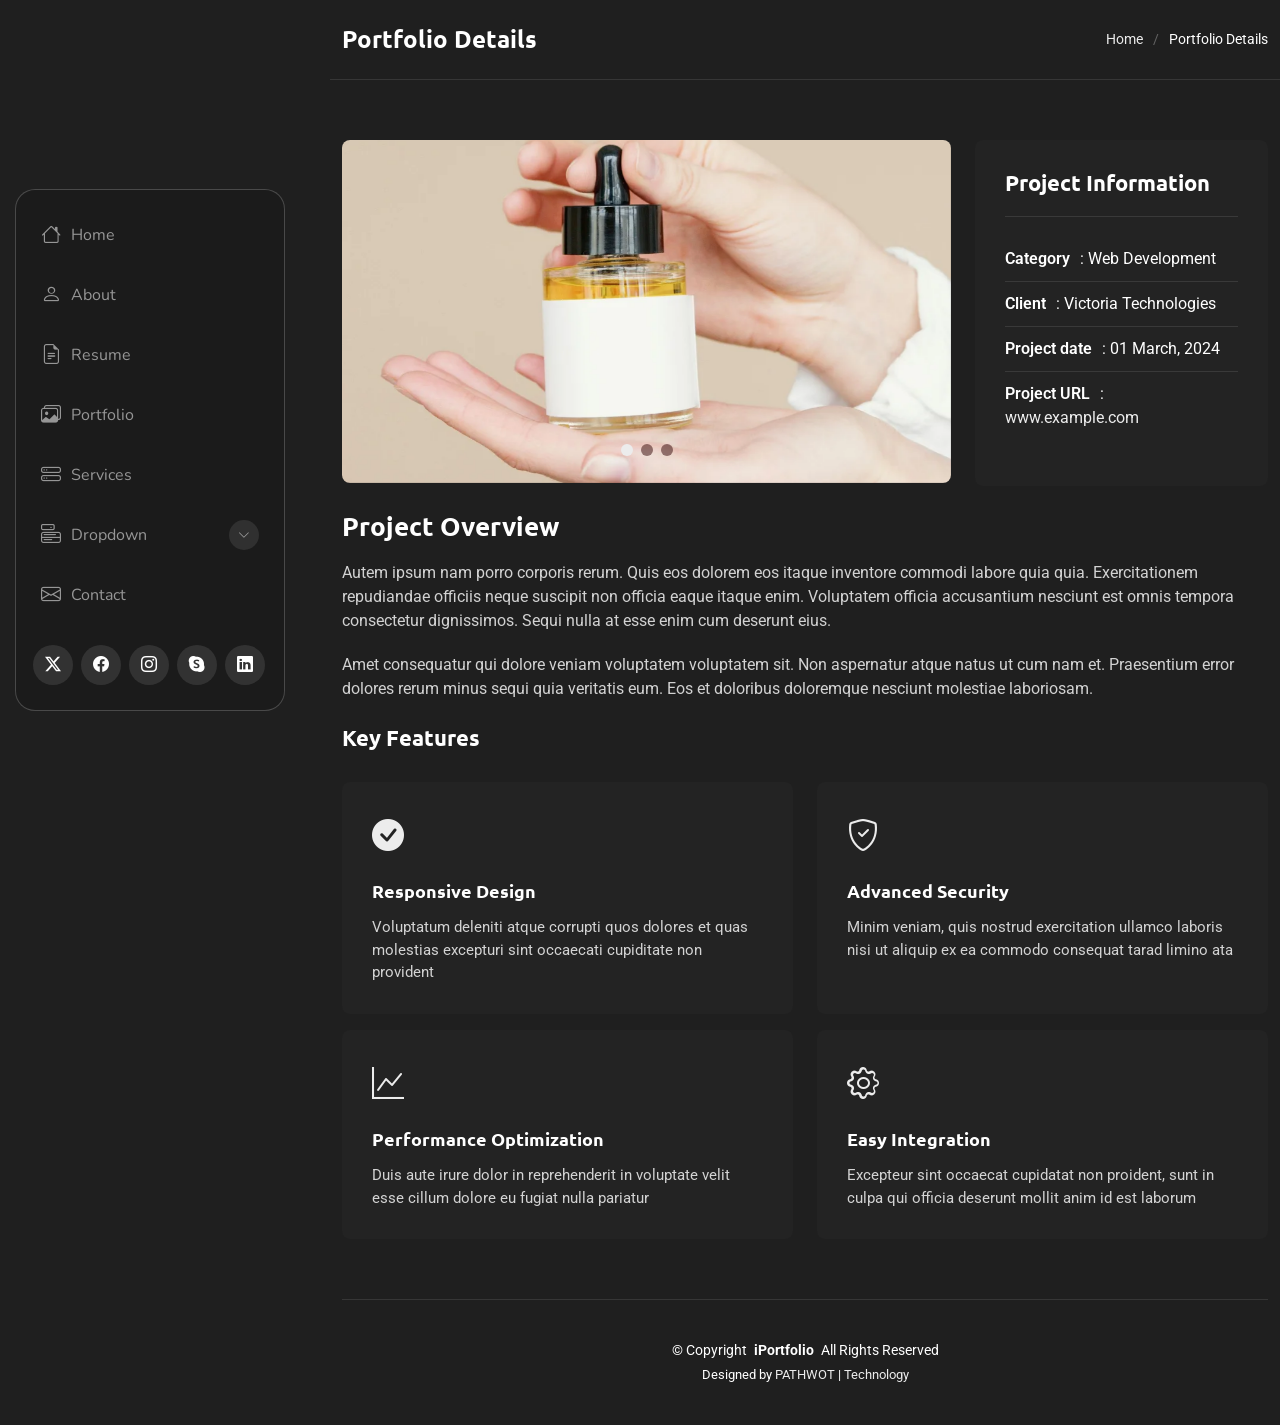
==== commit 8d1026d5: "update portfolio" ====
--- a/portfolio-details.html
+++ b/portfolio-details.html
@@ -222,7 +222,7 @@
         <!-- You can delete the links only if you've purchased the pro version. -->
         <!-- Licensing information: https://bootstrapmade.com/license/ -->
         <!-- Purchase the pro version with working PHP/AJAX contact form: [buy-url] -->
-        Designed by <a href="https://bootstrapmade.com/">BootstrapMade</a> | <a href="https://bootstrapmade.com/tools/">DevTools</a>
+        Designed by <a href="https://bootstrapmade.com/">PATHWOT</a> | <a href="#">Technology</a>
       </div>
     </div>
 
